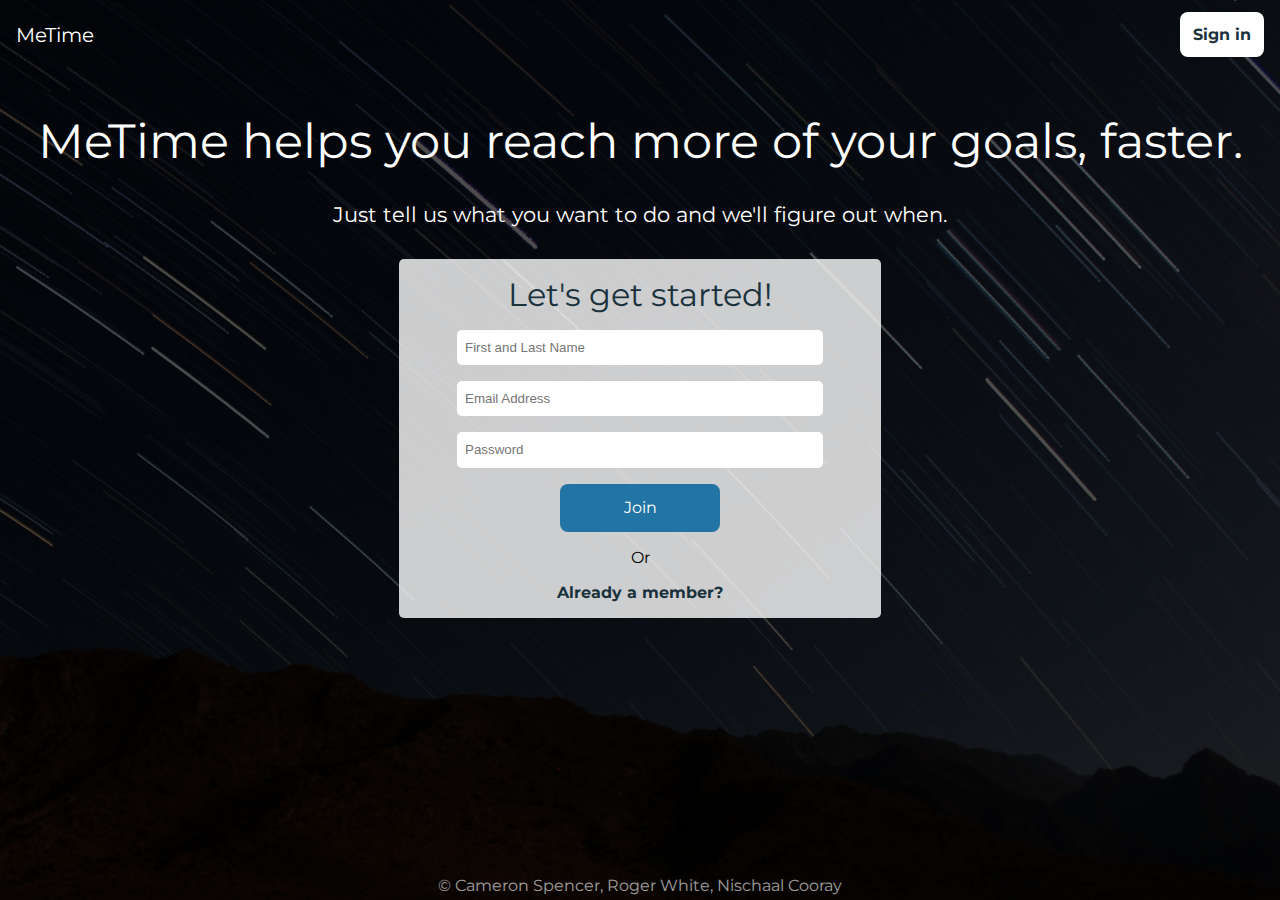
==== index.html @ 069b2ff7 "Improved Google sign in" ====
<!DOCTYPE html>
<html lang="en">
<head>

  <!-- Basic Page Needs -->
    <meta charset="utf-8">
    <title>MeTime</title>
    <meta name="description" content="">
    <meta name="author" content="">
    <meta name="google-signin-client_id" content="593421187274-6oq2kl1u02u4k97lps8vu2tdmpgofpep.apps.googleusercontent.com">

    <!-- Mobile Specific Metas -->
    <meta name="viewport" content="width=device-width, initial-scale=1">

    <!-- FONT -->
    <link href='http://fonts.googleapis.com/css?family=Montserrat:400,700' rel='stylesheet' type='text/css'>
    
    <!-- CSS -->
    <link rel="stylesheet" href="CSS/main.css">
    <link rel="stylesheet" href="CSS/index.css">
    <link rel="stylesheet" href="CSS/fullcalendar.css"/>

    <!-- Favicon
    <link rel="icon" type="image/png" href="images/favicon.png"> -->
    
    <!-- JavaScript -->
    <script src="JS/jquery-2.1.4.min.js"></script>
    <script src="JS/moment.min.js"></script>
    <script src="JS/fullcalendar.js"></script>
    <script src="JS/main.js"></script>
    <script src="https://apis.google.com/js/platform.js?onload=renderButton" async defer></script>
</head>
    
<body>
    <div id="toplayer">
        <div id="top">
            <div id="left">
                <span>MeTime</span>
            </div>
            <div id="right">
                <span><a href="users.html">Sign in</a></span>
            </div>
        </div>

        <div id="welcome">
            <div id="intro">
                <span>MeTime helps you reach more of your goals, faster.</span>
            </div>
            <div id="flavor">
                <span>Just tell us what you want to do and we'll figure out when.</span>
            </div>
        </div>
        
        <div id="signcontainer">
            <div id="signup">
                <form>
                    <span class="join">Let's get started!</span>
                    <p>
                        <input id="wholename" name="wholename" required="required" type="text" placeholder="First and Last Name"/>
                    </p>    
                    <p>
                        <input id="email" name="email" required="required" type="text" placeholder="Email Address"/>
                    </p> 
                    <p>
                        <input id="password" name="password" required="required" type="password" placeholder="Password"/>
                    </p> 
                    <p class="login button">
                        <input type="submit" value="Join"/>
                    </p>
                    <p>Or</p>
                    <div class="google-auth">
                        <div class="g-signin2" data-onsuccess="onSignIn"></div>
                    </div>
                </form>
                <a class="member" href="users.html">Already a member?</a>  
            </div>
        </div>
            
        <div id="foot">
            <span>&copy; Cameron Spencer, Roger White, Nischaal Cooray</span>
        </div>
    </div>
</body>
---- CSS/main.css ----
body {
    font-family: "Montserrat";
    margin: 0
}

div {
    display: block;
}

#topbar {
    background-color: #2274A5;
    height: 2rem;
    padding: 1rem 1rem 0 1rem;
    line-height: 38px;
}

#calendar button {
    margin-left: 1rem;
    margin-right: 1rem;
}

#left {
    float: left;
    color: white;
    font-size: 20px;
}

#right {
    float: right; 
    color: white;
}

#right img {
    padding-left: 2rem;
}

#calendar {
    max-width: inherit;
    margin-top: 1rem;
}

#suggested {
    height: 200px;
    background-color: #FFF;
    text-align: center;
    font-size: 1.8rem;
}

#footer {
    height: 2rem;
    background-color: #2274A5;
    color: #BFC0C0;
    text-align: center;
    padding-top: 1rem;
}
---- CSS/index.css ----
html {
    background: url(../img/photo-1425036458755-dc303a604201.jpg) no-repeat center center fixed;
    -webkit-background-size: cover;
    -moz-background-size: cover;
    -o-background-size: cover;
    background-size: cover;
}

#intro {
    text-align: center;
    font-size: 3rem;
    margin: 4rem 0 2rem 0;
}

#top {
    padding-bottom: 1rem; 
    height: 2rem;
    padding: 1rem 1rem 0 1rem;
    line-height: 38px;
}

#top a {
    border-radius: 8px;
    background-color: white;
    text-decoration: none;
    color: #19323C;
    padding: 0.8rem;
    font-weight: bold;
}

#welcome {
    margin: 2rem;
    color: white;
}

#flavor {
    text-align: center;
    font-size: 1.3rem;
}

#toplayer {
    background-color: rgba(0, 0, 0, 0.7);
    position: absolute;
    top: 0;
    left: 0;
    width: 100%;
    height: 100%;
}

#signup {
    text-align: center;
    z-index: 1
}

#signcontainer {
    background-color: rgba(255, 255, 255, 0.8);
    width: 450px;
    border-radius: 5px;
    margin: 0 auto;
    padding: 1rem;
}

.join {
    font-size: 2rem;
    color: #19323C;
}

input {
    outline: none;
    font-family: 
}

input[type=text], input[type=password] {
    border-radius: 5px;   
    height: 1.2rem;
    width: 350px;
    padding: 0.5rem;
    border-width: 0;
}

input[type=submit] {
    width: 10rem;
    padding: 6px;
    background-color: #2274A5;
    box-shadow: none;
    border-width: 0;
    border-radius: 8px;
    height: 3rem;
    font-size: 1rem;    
    font-family: "Montserrat";
    color: white;
}

.member {
    text-decoration: none;
    color: #19323C;
    font-weight: bold;
}

#foot {
    color: white;
    opacity: 0.6;
    text-align: center;
    width:100%;
	position:absolute;
	bottom:5px;
	left:0;
}

#info {
    text-align: center;
    margin-top: 4rem;
}

.info-link {
    text-decoration: none;
    color: white;
    font-weight: bold;
    font-size: 1.2rem;
}

#signin {
    z-index: 0;
    opacity: 0;
}

.google-auth {
    margin: 0 auto;
    display: block;
}
---- CSS/fullcalendar.css ----
/*!
 * FullCalendar v2.3.2 Stylesheet
 * Docs & License: http://fullcalendar.io/
 * (c) 2015 Adam Shaw
 */


.fc {
	direction: ltr;
	text-align: left;
}

.fc-rtl {
	text-align: right;
}

body .fc { /* extra precedence to overcome jqui */
	font-size: 1em;
}


/* Colors
--------------------------------------------------------------------------------------------------*/

.fc-unthemed th,
.fc-unthemed td,
.fc-unthemed thead,
.fc-unthemed tbody,
.fc-unthemed .fc-divider,
.fc-unthemed .fc-row,
.fc-unthemed .fc-popover {
	border-color: #ddd;
}

.fc-unthemed .fc-popover {
	background-color: #fff;
}

.fc-unthemed .fc-divider,
.fc-unthemed .fc-popover .fc-header {
	background: #eee;
}

.fc-unthemed .fc-popover .fc-header .fc-close {
	color: #666;
}

.fc-unthemed .fc-today {
	background: #fcf8e3;
}

.fc-highlight { /* when user is selecting cells */
	background: #bce8f1;
	opacity: .3;
	filter: alpha(opacity=30); /* for IE */
}

.fc-bgevent { /* default look for background events */
	background: rgb(143, 223, 130);
	opacity: .3;
	filter: alpha(opacity=30); /* for IE */
}

.fc-nonbusiness { /* default look for non-business-hours areas */
	/* will inherit .fc-bgevent's styles */
	background: #d7d7d7;
}


/* Icons (inline elements with styled text that mock arrow icons)
--------------------------------------------------------------------------------------------------*/

.fc-icon {
	display: inline-block;
	width: 1em;
	height: 1em;
	line-height: 1em;
	font-size: 1em;
	text-align: center;
	overflow: hidden;
	font-family: "Courier New", Courier, monospace;

	/* don't allow browser text-selection */
	-webkit-touch-callout: none;
	-webkit-user-select: none;
	-khtml-user-select: none;
	-moz-user-select: none;
	-ms-user-select: none;
	user-select: none;
	}

/*
Acceptable font-family overrides for individual icons:
	"Arial", sans-serif
	"Times New Roman", serif

NOTE: use percentage font sizes or else old IE chokes
*/

.fc-icon:after {
	position: relative;
	margin: 0 -1em; /* ensures character will be centered, regardless of width */
}

.fc-icon-left-single-arrow:after {
	content: "\02039";
	font-weight: bold;
	font-size: 200%;
	top: -7%;
	left: 3%;
}

.fc-icon-right-single-arrow:after {
	content: "\0203A";
	font-weight: bold;
	font-size: 200%;
	top: -7%;
	left: -3%;
}

.fc-icon-left-double-arrow:after {
	content: "\000AB";
	font-size: 160%;
	top: -7%;
}

.fc-icon-right-double-arrow:after {
	content: "\000BB";
	font-size: 160%;
	top: -7%;
}

.fc-icon-left-triangle:after {
	content: "\25C4";
	font-size: 125%;
	top: 3%;
	left: -2%;
}

.fc-icon-right-triangle:after {
	content: "\25BA";
	font-size: 125%;
	top: 3%;
	left: 2%;
}

.fc-icon-down-triangle:after {
	content: "\25BC";
	font-size: 125%;
	top: 2%;
}

.fc-icon-x:after {
	content: "\000D7";
	font-size: 200%;
	top: 6%;
}


/* Buttons (styled <button> tags, normalized to work cross-browser)
--------------------------------------------------------------------------------------------------*/

.fc button {
	/* force height to include the border and padding */
	-moz-box-sizing: border-box;
	-webkit-box-sizing: border-box;
	box-sizing: border-box;

	/* dimensions */
	margin: 0;
	height: 2.1em;
	padding: 0 .6em;

	/* text & cursor */
	font-size: 1em; /* normalize */
	white-space: nowrap;
	cursor: pointer;
}

/* Firefox has an annoying inner border */
.fc button::-moz-focus-inner { margin: 0; padding: 0; }
	
.fc-state-default { /* non-theme */
	border: 1px solid;
}

.fc-state-default.fc-corner-left { /* non-theme */
	border-top-left-radius: 4px;
	border-bottom-left-radius: 4px;
}

.fc-state-default.fc-corner-right { /* non-theme */
	border-top-right-radius: 4px;
	border-bottom-right-radius: 4px;
}

/* icons in buttons */

.fc button .fc-icon { /* non-theme */
	position: relative;
	top: -0.05em; /* seems to be a good adjustment across browsers */
	margin: 0 .2em;
	vertical-align: middle;
}
	
/*
  button states
  borrowed from twitter bootstrap (http://twitter.github.com/bootstrap/)
*/

.fc-state-default {
	background-color: #f5f5f5;
	background-image: -moz-linear-gradient(top, #ffffff, #e6e6e6);
	background-image: -webkit-gradient(linear, 0 0, 0 100%, from(#ffffff), to(#e6e6e6));
	background-image: -webkit-linear-gradient(top, #ffffff, #e6e6e6);
	background-image: -o-linear-gradient(top, #ffffff, #e6e6e6);
	background-image: linear-gradient(to bottom, #ffffff, #e6e6e6);
	background-repeat: repeat-x;
	border-color: #e6e6e6 #e6e6e6 #bfbfbf;
	border-color: rgba(0, 0, 0, 0.1) rgba(0, 0, 0, 0.1) rgba(0, 0, 0, 0.25);
	color: #333;
	text-shadow: 0 1px 1px rgba(255, 255, 255, 0.75);
	box-shadow: inset 0 1px 0 rgba(255, 255, 255, 0.2), 0 1px 2px rgba(0, 0, 0, 0.05);
}

.fc-state-hover,
.fc-state-down,
.fc-state-active,
.fc-state-disabled {
	color: #333333;
	background-color: #e6e6e6;
}

.fc-state-hover {
	color: #333333;
	text-decoration: none;
	background-position: 0 -15px;
	-webkit-transition: background-position 0.1s linear;
	   -moz-transition: background-position 0.1s linear;
	     -o-transition: background-position 0.1s linear;
	        transition: background-position 0.1s linear;
}

.fc-state-down,
.fc-state-active {
	background-color: #cccccc;
	background-image: none;
	box-shadow: inset 0 2px 4px rgba(0, 0, 0, 0.15), 0 1px 2px rgba(0, 0, 0, 0.05);
}

.fc-state-disabled {
	cursor: default;
	background-image: none;
	opacity: 0.65;
	filter: alpha(opacity=65);
	box-shadow: none;
}


/* Buttons Groups
--------------------------------------------------------------------------------------------------*/

.fc-button-group {
	display: inline-block;
}

/*
every button that is not first in a button group should scootch over one pixel and cover the
previous button's border...
*/

.fc .fc-button-group > * { /* extra precedence b/c buttons have margin set to zero */
	float: left;
	margin: 0 0 0 -1px;
}

.fc .fc-button-group > :first-child { /* same */
	margin-left: 0;
}


/* Popover
--------------------------------------------------------------------------------------------------*/

.fc-popover {
	position: absolute;
	box-shadow: 0 2px 6px rgba(0,0,0,.15);
}

.fc-popover .fc-header { /* TODO: be more consistent with fc-head/fc-body */
	padding: 2px 4px;
}

.fc-popover .fc-header .fc-title {
	margin: 0 2px;
}

.fc-popover .fc-header .fc-close {
	cursor: pointer;
}

.fc-ltr .fc-popover .fc-header .fc-title,
.fc-rtl .fc-popover .fc-header .fc-close {
	float: left;
}

.fc-rtl .fc-popover .fc-header .fc-title,
.fc-ltr .fc-popover .fc-header .fc-close {
	float: right;
}

/* unthemed */

.fc-unthemed .fc-popover {
	border-width: 1px;
	border-style: solid;
}

.fc-unthemed .fc-popover .fc-header .fc-close {
	font-size: .9em;
	margin-top: 2px;
}

/* jqui themed */

.fc-popover > .ui-widget-header + .ui-widget-content {
	border-top: 0; /* where they meet, let the header have the border */
}


/* Misc Reusable Components
--------------------------------------------------------------------------------------------------*/

.fc-divider {
	border-style: solid;
	border-width: 1px;
}

hr.fc-divider {
	height: 0;
	margin: 0;
	padding: 0 0 2px; /* height is unreliable across browsers, so use padding */
	border-width: 1px 0;
}

.fc-clear {
	clear: both;
}

.fc-bg,
.fc-bgevent-skeleton,
.fc-highlight-skeleton,
.fc-helper-skeleton {
	/* these element should always cling to top-left/right corners */
	position: absolute;
	top: 0;
	left: 0;
	right: 0;
}

.fc-bg {
	bottom: 0; /* strech bg to bottom edge */
}

.fc-bg table {
	height: 100%; /* strech bg to bottom edge */
}


/* Tables
--------------------------------------------------------------------------------------------------*/

.fc table {
	width: 100%;
	table-layout: fixed;
	border-collapse: collapse;
	border-spacing: 0;
	font-size: 1em; /* normalize cross-browser */
}

.fc th {
	text-align: center;
}

.fc th,
.fc td {
	border-style: solid;
	border-width: 1px;
	padding: 0;
	vertical-align: top;
}

.fc td.fc-today {
	border-style: double; /* overcome neighboring borders */
}


/* Fake Table Rows
--------------------------------------------------------------------------------------------------*/

.fc .fc-row { /* extra precedence to overcome themes w/ .ui-widget-content forcing a 1px border */
	/* no visible border by default. but make available if need be (scrollbar width compensation) */
	border-style: solid;
	border-width: 0;
}

.fc-row table {
	/* don't put left/right border on anything within a fake row.
	   the outer tbody will worry about this */
	border-left: 0 hidden transparent;
	border-right: 0 hidden transparent;

	/* no bottom borders on rows */
	border-bottom: 0 hidden transparent; 
}

.fc-row:first-child table {
	border-top: 0 hidden transparent; /* no top border on first row */
}


/* Day Row (used within the header and the DayGrid)
--------------------------------------------------------------------------------------------------*/

.fc-row {
	position: relative;
}

.fc-row .fc-bg {
	z-index: 1;
}

/* highlighting cells & background event skeleton */

.fc-row .fc-bgevent-skeleton,
.fc-row .fc-highlight-skeleton {
	bottom: 0; /* stretch skeleton to bottom of row */
}

.fc-row .fc-bgevent-skeleton table,
.fc-row .fc-highlight-skeleton table {
	height: 100%; /* stretch skeleton to bottom of row */
}

.fc-row .fc-highlight-skeleton td,
.fc-row .fc-bgevent-skeleton td {
	border-color: transparent;
}

.fc-row .fc-bgevent-skeleton {
	z-index: 2;

}

.fc-row .fc-highlight-skeleton {
	z-index: 3;
}

/*
row content (which contains day/week numbers and events) as well as "helper" (which contains
temporary rendered events).
*/

.fc-row .fc-content-skeleton {
	position: relative;
	z-index: 4;
	padding-bottom: 2px; /* matches the space above the events */
}

.fc-row .fc-helper-skeleton {
	z-index: 5;
}

.fc-row .fc-content-skeleton td,
.fc-row .fc-helper-skeleton td {
	/* see-through to the background below */
	background: none; /* in case <td>s are globally styled */
	border-color: transparent;

	/* don't put a border between events and/or the day number */
	border-bottom: 0;
}

.fc-row .fc-content-skeleton tbody td, /* cells with events inside (so NOT the day number cell) */
.fc-row .fc-helper-skeleton tbody td {
	/* don't put a border between event cells */
	border-top: 0;
}


/* Scrolling Container
--------------------------------------------------------------------------------------------------*/

.fc-scroller { /* this class goes on elements for guaranteed vertical scrollbars */
	overflow-y: scroll;
	overflow-x: hidden;
}

.fc-scroller > * { /* we expect an immediate inner element */
	position: relative; /* re-scope all positions */
	width: 100%; /* hack to force re-sizing this inner element when scrollbars appear/disappear */
	overflow: hidden; /* don't let negative margins or absolute positioning create further scroll */
}


/* Global Event Styles
--------------------------------------------------------------------------------------------------*/

.fc-event {
	position: relative; /* for resize handle and other inner positioning */
	display: block; /* make the <a> tag block */
	font-size: .85em;
	line-height: 1.3;
	border-radius: 3px;
	border: 1px solid #3a87ad; /* default BORDER color */
	background-color: #3a87ad; /* default BACKGROUND color */
	font-weight: normal; /* undo jqui's ui-widget-header bold */
}

/* overpower some of bootstrap's and jqui's styles on <a> tags */
.fc-event,
.fc-event:hover,
.ui-widget .fc-event {
	color: #fff; /* default TEXT color */
	text-decoration: none; /* if <a> has an href */
}

.fc-event[href],
.fc-event.fc-draggable {
	cursor: pointer; /* give events with links and draggable events a hand mouse pointer */
}

.fc-not-allowed, /* causes a "warning" cursor. applied on body */
.fc-not-allowed .fc-event { /* to override an event's custom cursor */
	cursor: not-allowed;
}

.fc-event .fc-bg { /* the generic .fc-bg already does position */
	z-index: 1;
	background: #fff;
	opacity: .25;
	filter: alpha(opacity=25); /* for IE */
}

.fc-event .fc-content {
	position: relative;
	z-index: 2;
}

.fc-event .fc-resizer {
	position: absolute;
	z-index: 3;
}


/* Horizontal Events
--------------------------------------------------------------------------------------------------*/

/* events that are continuing to/from another week. kill rounded corners and butt up against edge */

.fc-ltr .fc-h-event.fc-not-start,
.fc-rtl .fc-h-event.fc-not-end {
	margin-left: 0;
	border-left-width: 0;
	padding-left: 1px; /* replace the border with padding */
	border-top-left-radius: 0;
	border-bottom-left-radius: 0;
}

.fc-ltr .fc-h-event.fc-not-end,
.fc-rtl .fc-h-event.fc-not-start {
	margin-right: 0;
	border-right-width: 0;
	padding-right: 1px; /* replace the border with padding */
	border-top-right-radius: 0;
	border-bottom-right-radius: 0;
}

/* resizer */

.fc-h-event .fc-resizer { /* positioned it to overcome the event's borders */
	top: -1px;
	bottom: -1px;
	left: -1px;
	right: -1px;
	width: 5px;
}

/* left resizer  */
.fc-ltr .fc-h-event .fc-start-resizer,
.fc-ltr .fc-h-event .fc-start-resizer:before,
.fc-ltr .fc-h-event .fc-start-resizer:after,
.fc-rtl .fc-h-event .fc-end-resizer,
.fc-rtl .fc-h-event .fc-end-resizer:before,
.fc-rtl .fc-h-event .fc-end-resizer:after {
	right: auto; /* ignore the right and only use the left */
	cursor: w-resize;
}

/* right resizer */
.fc-ltr .fc-h-event .fc-end-resizer,
.fc-ltr .fc-h-event .fc-end-resizer:before,
.fc-ltr .fc-h-event .fc-end-resizer:after,
.fc-rtl .fc-h-event .fc-start-resizer,
.fc-rtl .fc-h-event .fc-start-resizer:before,
.fc-rtl .fc-h-event .fc-start-resizer:after {
	left: auto; /* ignore the left and only use the right */
	cursor: e-resize;
}


/* DayGrid events
----------------------------------------------------------------------------------------------------
We use the full "fc-day-grid-event" class instead of using descendants because the event won't
be a descendant of the grid when it is being dragged.
*/

.fc-day-grid-event {
	margin: 1px 2px 0; /* spacing between events and edges */
	padding: 0 1px;
}


.fc-day-grid-event .fc-content { /* force events to be one-line tall */
	white-space: nowrap;
	overflow: hidden;
}

.fc-day-grid-event .fc-time {
	font-weight: bold;
}

.fc-day-grid-event .fc-resizer { /* enlarge the default hit area */
	left: -3px;
	right: -3px;
	width: 7px;
}


/* Event Limiting
--------------------------------------------------------------------------------------------------*/

/* "more" link that represents hidden events */

a.fc-more {
	margin: 1px 3px;
	font-size: .85em;
	cursor: pointer;
	text-decoration: none;
}

a.fc-more:hover {
	text-decoration: underline;
}

.fc-limited { /* rows and cells that are hidden because of a "more" link */
	display: none;
}

/* popover that appears when "more" link is clicked */

.fc-day-grid .fc-row {
	z-index: 1; /* make the "more" popover one higher than this */
}

.fc-more-popover {
	z-index: 2;
	width: 220px;
}

.fc-more-popover .fc-event-container {
	padding: 10px;
}

/* Toolbar
--------------------------------------------------------------------------------------------------*/

.fc-toolbar {
	text-align: center;
	margin-bottom: 1em;
}

.fc-toolbar .fc-left {
	float: left;
}

.fc-toolbar .fc-right {
	float: right;
}

.fc-toolbar .fc-center {
	display: inline-block;
}

/* the things within each left/right/center section */
.fc .fc-toolbar > * > * { /* extra precedence to override button border margins */
	float: left;
	margin-left: .75em;
}

/* the first thing within each left/center/right section */
.fc .fc-toolbar > * > :first-child { /* extra precedence to override button border margins */
	margin-left: 0;
}
	
/* title text */

.fc-toolbar h2 {
	margin: 0;
}

/* button layering (for border precedence) */

.fc-toolbar button {
	position: relative;
}

.fc-toolbar .fc-state-hover,
.fc-toolbar .ui-state-hover {
	z-index: 2;
}
	
.fc-toolbar .fc-state-down {
	z-index: 3;
}

.fc-toolbar .fc-state-active,
.fc-toolbar .ui-state-active {
	z-index: 4;
}

.fc-toolbar button:focus {
	z-index: 5;
}


/* View Structure
--------------------------------------------------------------------------------------------------*/

/* undo twitter bootstrap's box-sizing rules. normalizes positioning techniques */
/* don't do this for the toolbar because we'll want bootstrap to style those buttons as some pt */
.fc-view-container *,
.fc-view-container *:before,
.fc-view-container *:after {
	-webkit-box-sizing: content-box;
	   -moz-box-sizing: content-box;
	        box-sizing: content-box;
}

.fc-view, /* scope positioning and z-index's for everything within the view */
.fc-view > table { /* so dragged elements can be above the view's main element */
	position: relative;
	z-index: 1;
}

/* BasicView
--------------------------------------------------------------------------------------------------*/

/* day row structure */

.fc-basicWeek-view .fc-content-skeleton,
.fc-basicDay-view .fc-content-skeleton {
	/* we are sure there are no day numbers in these views, so... */
	padding-top: 1px; /* add a pixel to make sure there are 2px padding above events */
	padding-bottom: 1em; /* ensure a space at bottom of cell for user selecting/clicking */
}

.fc-basic-view .fc-body .fc-row {
	min-height: 4em; /* ensure that all rows are at least this tall */
}

/* a "rigid" row will take up a constant amount of height because content-skeleton is absolute */

.fc-row.fc-rigid {
	overflow: hidden;
}

.fc-row.fc-rigid .fc-content-skeleton {
	position: absolute;
	top: 0;
	left: 0;
	right: 0;
}

/* week and day number styling */

.fc-basic-view .fc-week-number,
.fc-basic-view .fc-day-number {
	padding: 0 2px;
}

.fc-basic-view td.fc-week-number span,
.fc-basic-view td.fc-day-number {
	padding-top: 2px;
	padding-bottom: 2px;
}

.fc-basic-view .fc-week-number {
	text-align: center;
}

.fc-basic-view .fc-week-number span {
	/* work around the way we do column resizing and ensure a minimum width */
	display: inline-block;
	min-width: 1.25em;
}

.fc-ltr .fc-basic-view .fc-day-number {
	text-align: right;
}

.fc-rtl .fc-basic-view .fc-day-number {
	text-align: left;
}

.fc-day-number.fc-other-month {
	opacity: 0.3;
	filter: alpha(opacity=30); /* for IE */
	/* opacity with small font can sometimes look too faded
	   might want to set the 'color' property instead
	   making day-numbers bold also fixes the problem */
}

/* AgendaView all-day area
--------------------------------------------------------------------------------------------------*/

.fc-agenda-view .fc-day-grid {
	position: relative;
	z-index: 2; /* so the "more.." popover will be over the time grid */
}

.fc-agenda-view .fc-day-grid .fc-row {
	min-height: 3em; /* all-day section will never get shorter than this */
}

.fc-agenda-view .fc-day-grid .fc-row .fc-content-skeleton {
	padding-top: 1px; /* add a pixel to make sure there are 2px padding above events */
	padding-bottom: 1em; /* give space underneath events for clicking/selecting days */
}


/* TimeGrid axis running down the side (for both the all-day area and the slot area)
--------------------------------------------------------------------------------------------------*/

.fc .fc-axis { /* .fc to overcome default cell styles */
	vertical-align: middle;
	padding: 0 4px;
	white-space: nowrap;
}

.fc-ltr .fc-axis {
	text-align: right;
}

.fc-rtl .fc-axis {
	text-align: left;
}

.ui-widget td.fc-axis {
	font-weight: normal; /* overcome jqui theme making it bold */
}


/* TimeGrid Structure
--------------------------------------------------------------------------------------------------*/

.fc-time-grid-container, /* so scroll container's z-index is below all-day */
.fc-time-grid { /* so slats/bg/content/etc positions get scoped within here */
	position: relative;
	z-index: 1;
}

.fc-time-grid {
	min-height: 100%; /* so if height setting is 'auto', .fc-bg stretches to fill height */
}

.fc-time-grid table { /* don't put outer borders on slats/bg/content/etc */
	border: 0 hidden transparent;
}

.fc-time-grid > .fc-bg {
	z-index: 1;
}

.fc-time-grid .fc-slats,
.fc-time-grid > hr { /* the <hr> AgendaView injects when grid is shorter than scroller */
	position: relative;
	z-index: 2;
}

.fc-time-grid .fc-bgevent-skeleton,
.fc-time-grid .fc-content-skeleton {
	position: absolute;
	top: 0;
	left: 0;
	right: 0;
}

.fc-time-grid .fc-bgevent-skeleton {
	z-index: 3;
}

.fc-time-grid .fc-highlight-skeleton {
	z-index: 4;
}

.fc-time-grid .fc-content-skeleton {
	z-index: 5;
}

.fc-time-grid .fc-helper-skeleton {
	z-index: 6;
}


/* TimeGrid Slats (lines that run horizontally)
--------------------------------------------------------------------------------------------------*/

.fc-time-grid .fc-slats td {
	height: 1.5em;
	border-bottom: 0; /* each cell is responsible for its top border */
}

.fc-time-grid .fc-slats .fc-minor td {
	border-top-style: dotted;
}

.fc-time-grid .fc-slats .ui-widget-content { /* for jqui theme */
	background: none; /* see through to fc-bg */
}


/* TimeGrid Highlighting Slots
--------------------------------------------------------------------------------------------------*/

.fc-time-grid .fc-highlight-container { /* a div within a cell within the fc-highlight-skeleton */
	position: relative; /* scopes the left/right of the fc-highlight to be in the column */
}

.fc-time-grid .fc-highlight {
	position: absolute;
	left: 0;
	right: 0;
	/* top and bottom will be in by JS */
}


/* TimeGrid Event Containment
--------------------------------------------------------------------------------------------------*/

.fc-time-grid .fc-event-container, /* a div within a cell within the fc-content-skeleton */
.fc-time-grid .fc-bgevent-container { /* a div within a cell within the fc-bgevent-skeleton */
	position: relative;
}

.fc-ltr .fc-time-grid .fc-event-container { /* space on the sides of events for LTR (default) */
	margin: 0 2.5% 0 2px;
}

.fc-rtl .fc-time-grid .fc-event-container { /* space on the sides of events for RTL */
	margin: 0 2px 0 2.5%;
}

.fc-time-grid .fc-event,
.fc-time-grid .fc-bgevent {
	position: absolute;
	z-index: 1; /* scope inner z-index's */
}

.fc-time-grid .fc-bgevent {
	/* background events always span full width */
	left: 0;
	right: 0;
}


/* Generic Vertical Event
--------------------------------------------------------------------------------------------------*/

.fc-v-event.fc-not-start { /* events that are continuing from another day */
	/* replace space made by the top border with padding */
	border-top-width: 0;
	padding-top: 1px;

	/* remove top rounded corners */
	border-top-left-radius: 0;
	border-top-right-radius: 0;
}

.fc-v-event.fc-not-end {
	/* replace space made by the top border with padding */
	border-bottom-width: 0;
	padding-bottom: 1px;

	/* remove bottom rounded corners */
	border-bottom-left-radius: 0;
	border-bottom-right-radius: 0;
}


/* TimeGrid Event Styling
----------------------------------------------------------------------------------------------------
We use the full "fc-time-grid-event" class instead of using descendants because the event won't
be a descendant of the grid when it is being dragged.
*/

.fc-time-grid-event {
	overflow: hidden; /* don't let the bg flow over rounded corners */
}

.fc-time-grid-event .fc-time,
.fc-time-grid-event .fc-title {
	padding: 0 1px;
}

.fc-time-grid-event .fc-time {
	font-size: .85em;
	white-space: nowrap;
}

/* short mode, where time and title are on the same line */

.fc-time-grid-event.fc-short .fc-content {
	/* don't wrap to second line (now that contents will be inline) */
	white-space: nowrap;
}

.fc-time-grid-event.fc-short .fc-time,
.fc-time-grid-event.fc-short .fc-title {
	/* put the time and title on the same line */
	display: inline-block;
	vertical-align: top;
}

.fc-time-grid-event.fc-short .fc-time span {
	display: none; /* don't display the full time text... */
}

.fc-time-grid-event.fc-short .fc-time:before {
	content: attr(data-start); /* ...instead, display only the start time */
}

.fc-time-grid-event.fc-short .fc-time:after {
	content: "\000A0-\000A0"; /* seperate with a dash, wrapped in nbsp's */
}

.fc-time-grid-event.fc-short .fc-title {
	font-size: .85em; /* make the title text the same size as the time */
	padding: 0; /* undo padding from above */
}

/* resizer */

.fc-time-grid-event .fc-resizer {
	left: 0;
	right: 0;
	bottom: 0;
	height: 8px;
	overflow: hidden;
	line-height: 8px;
	font-size: 11px;
	font-family: monospace;
	text-align: center;
	cursor: s-resize;
}

.fc-time-grid-event .fc-resizer:after {
	content: "=";
}
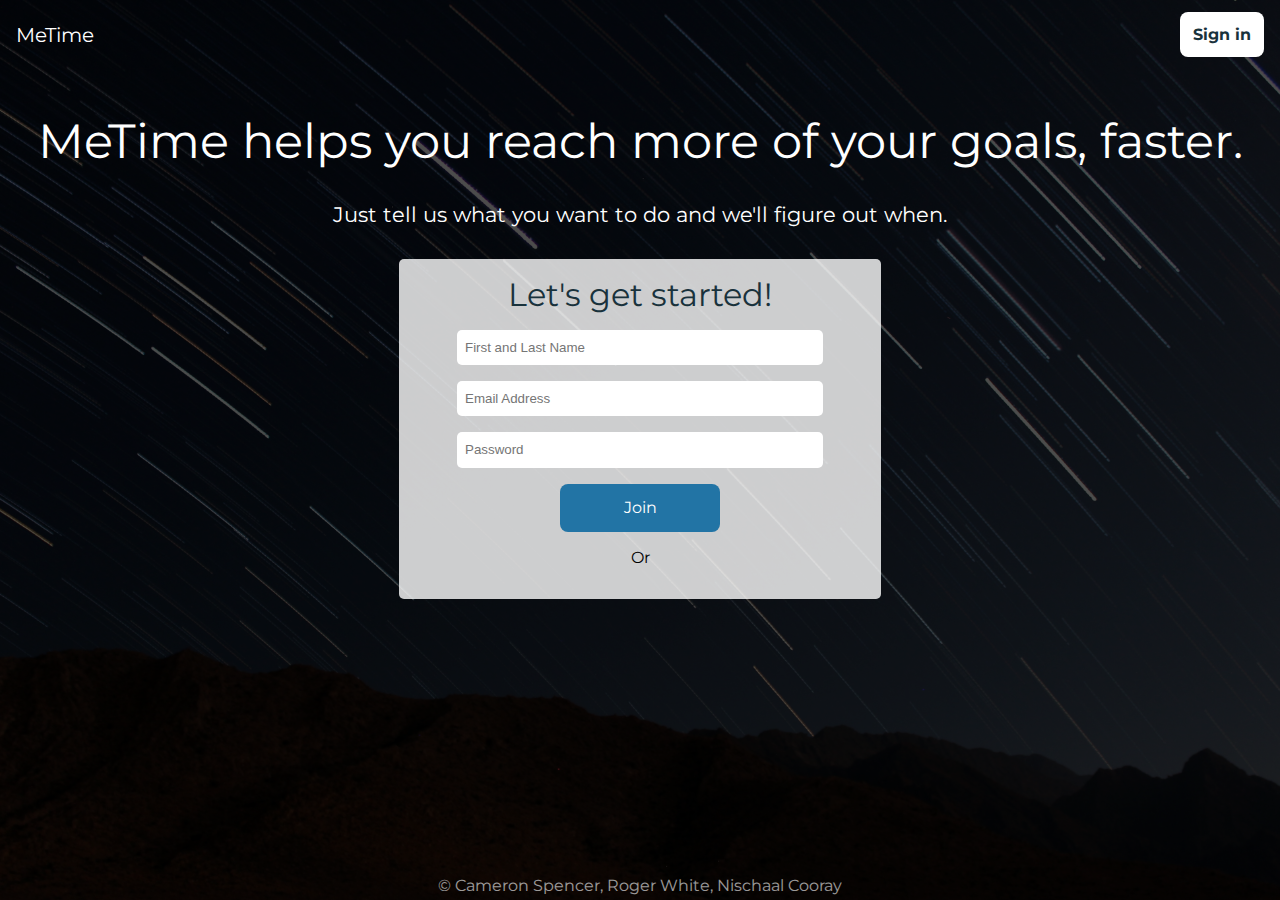
==== commit 1ddbe32f: "CSS fixes" ====
--- a/index.html
+++ b/index.html
@@ -69,10 +69,9 @@
                     </p>
                     <p>Or</p>
                     <div class="google-auth">
-                        <div class="g-signin2" data-onsuccess="onSignIn"></div>
+                        <div class="g-signin2" data-onsuccess="onSuccess"></div>
                     </div>
-                </form>
-                <a class="member" href="users.html">Already a member?</a>  
+                </form> 
             </div>
         </div>
             
--- a/CSS/index.css
+++ b/CSS/index.css
@@ -125,6 +125,6 @@
 }
 
 .google-auth {
-    margin: 0 auto;
+    margin-left: 50%;
     display: block;
 }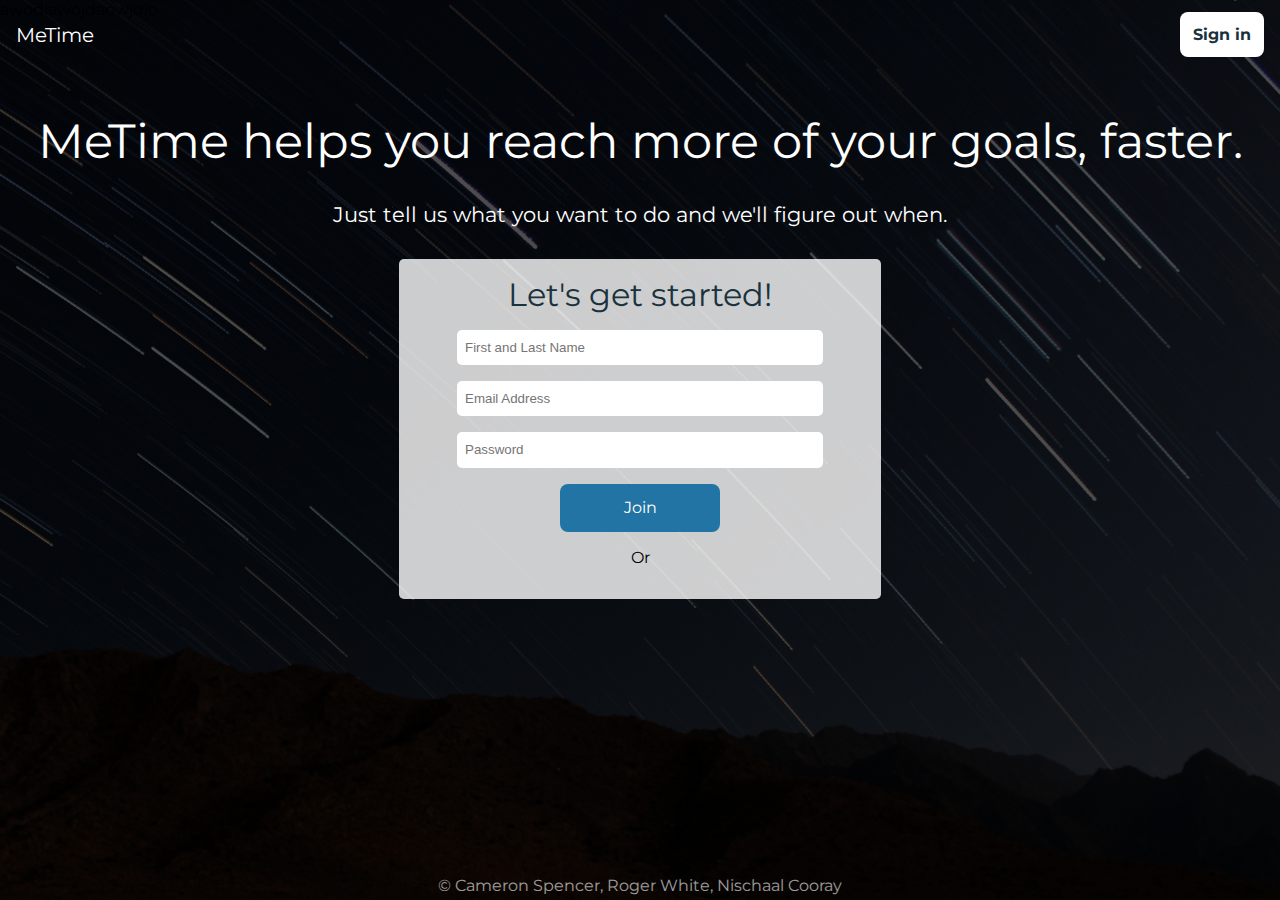
==== commit 2a8d2134: "Update" ====
--- a/index.html
+++ b/index.html
@@ -32,6 +32,7 @@
 </head>
     
 <body>
+awodiawojdaowjdio
     <div id="toplayer">
         <div id="top">
             <div id="left">
@@ -68,9 +69,9 @@
                         <input type="submit" value="Join"/>
                     </p>
                     <p>Or</p>
-                    <div class="google-auth">
+                    <span>
                         <div class="g-signin2" data-onsuccess="onSuccess"></div>
-                    </div>
+                    </span>
                 </form> 
             </div>
         </div>
@@ -79,4 +80,4 @@
             <span>&copy; Cameron Spencer, Roger White, Nischaal Cooray</span>
         </div>
     </div>
-</body>+</body>
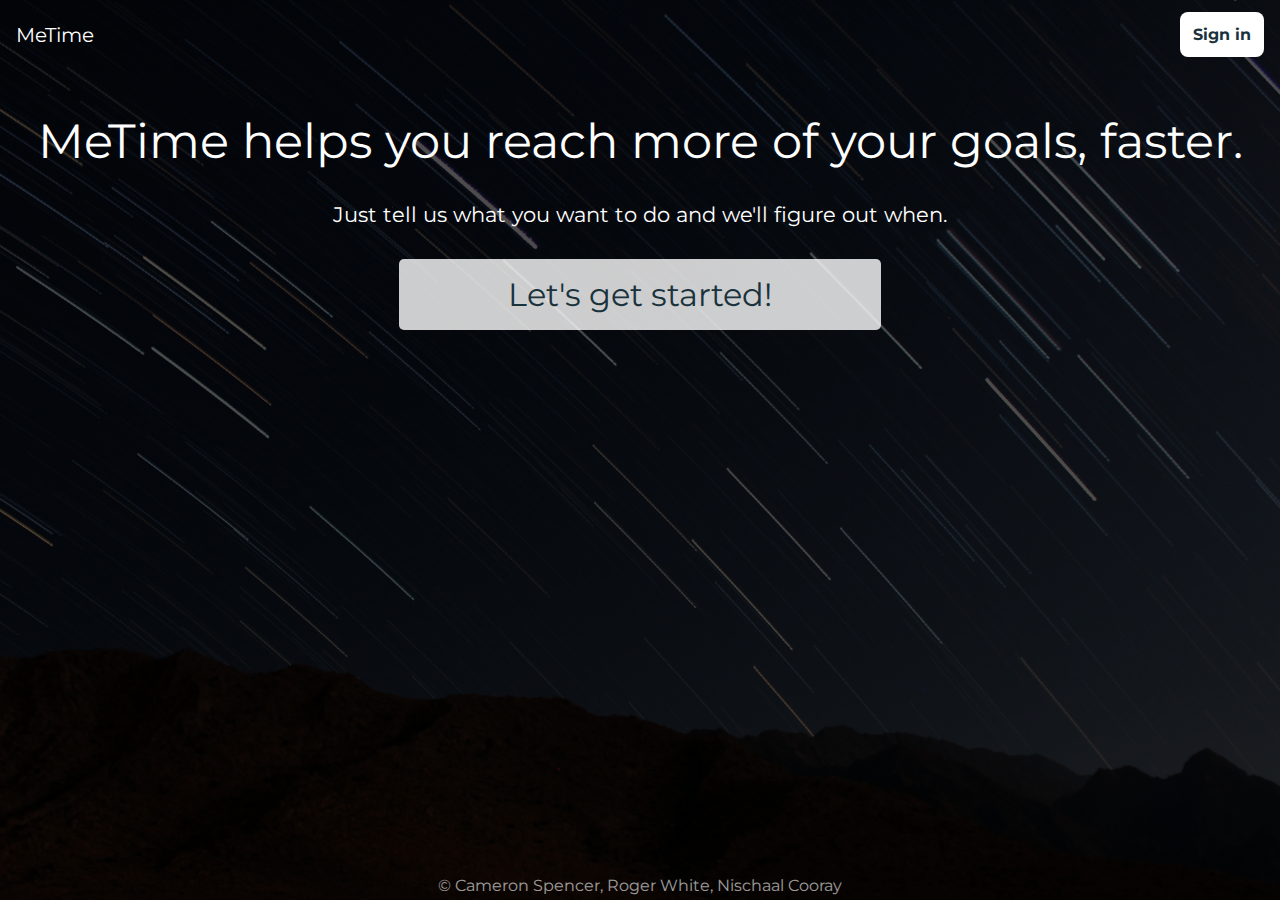
==== commit c1e4d145: "More changes to index" ====
--- a/index.html
+++ b/index.html
@@ -18,21 +18,17 @@
     <!-- CSS -->
     <link rel="stylesheet" href="CSS/main.css">
     <link rel="stylesheet" href="CSS/index.css">
-    <link rel="stylesheet" href="CSS/fullcalendar.css"/>
 
     <!-- Favicon
     <link rel="icon" type="image/png" href="images/favicon.png"> -->
     
     <!-- JavaScript -->
     <script src="JS/jquery-2.1.4.min.js"></script>
-    <script src="JS/moment.min.js"></script>
-    <script src="JS/fullcalendar.js"></script>
     <script src="JS/main.js"></script>
     <script src="https://apis.google.com/js/platform.js?onload=renderButton" async defer></script>
 </head>
     
 <body>
-awodiawojdaowjdio
     <div id="toplayer">
         <div id="top">
             <div id="left">
@@ -56,22 +52,7 @@
             <div id="signup">
                 <form>
                     <span class="join">Let's get started!</span>
-                    <p>
-                        <input id="wholename" name="wholename" required="required" type="text" placeholder="First and Last Name"/>
-                    </p>    
-                    <p>
-                        <input id="email" name="email" required="required" type="text" placeholder="Email Address"/>
-                    </p> 
-                    <p>
-                        <input id="password" name="password" required="required" type="password" placeholder="Password"/>
-                    </p> 
-                    <p class="login button">
-                        <input type="submit" value="Join"/>
-                    </p>
-                    <p>Or</p>
-                    <span>
-                        <div class="g-signin2" data-onsuccess="onSuccess"></div>
-                    </span>
+                        <div class="g-signin2 login button" data-onsuccess="onSuccess"></div>
                 </form> 
             </div>
         </div>
@@ -80,4 +61,4 @@
             <span>&copy; Cameron Spencer, Roger White, Nischaal Cooray</span>
         </div>
     </div>
-</body>
+</body>--- a/CSS/main.css
+++ b/CSS/main.css
@@ -10,8 +10,8 @@
 #topbar {
     background-color: #2274A5;
     height: 2rem;
-    padding: 1rem 1rem 0 1rem;
-    line-height: 38px;
+    padding: 1.4rem 1rem 0.6rem 1rem;
+    top: 0;
 }
 
 #calendar button {
@@ -27,7 +27,6 @@
 
 #right {
     float: right; 
-    color: white;
 }
 
 #right img {
@@ -39,17 +38,111 @@
     margin-top: 1rem;
 }
 
-#suggested {
-    height: 200px;
-    background-color: #FFF;
+#footer {
+    height: 2rem;
+    background-color: #2274A5;
+    color: white;
     text-align: center;
+    padding-top: 1rem;
+    width: 100%;
+}
+
+.link {
+    border-radius: 8px;
+    background-color: white;
+    text-decoration: none;
+    color: #2274a5;
+    padding: 0.6rem;
+    font-weight: bold;
+}
+
+#dayinfo {
+    height: 450px;   
+}
+
+#title {
+    text-align: center;
+}
+
+#weather {
+    height: 300px;
+    width: 300px;
+    background-color: #2274a5;
+    border-radius: 10px;
+    margin: 2rem;
+    text-align: center;
+    padding: 0.5rem;
+    color: white;
+}
+
+#weather .title {
     font-size: 1.8rem;
 }
 
-#footer {
-    height: 2rem;
-    background-color: #2274A5;
-    color: #BFC0C0;
-    text-align: center;
-    padding-top: 1rem;
+#weather .temp {
+    font-size: 1.2rem;   
+}
+
+#weather .desc {
+    font-size: 1.2rem;   
+}
+
+.modal {
+    background-color: #2274a5;
+    height: auto;
+    width: 600px;
+    display: none;
+}
+
+/* Spinner CSS */
+
+.spinner {
+    margin: 200px auto;
+    width: 200px;
+    height: 200px;
+    position: relative;
+    text-align: center
+}
+
+.cube1, .cube2 {
+    background-color: #2274a5;
+    width: 15px;
+    height: 15px;
+    position: absolute;
+    top: 30%;
+    left: 30%;
+
+    -webkit-animation: sk-cubemove 1.8s infinite ease-in-out;
+    animation: sk-cubemove 1.8s infinite ease-in-out;
+}
+
+.cube2 {
+    -webkit-animation-delay: -0.9s;
+    animation-delay: -0.9s;
+}
+
+@-webkit-keyframes sk-cubemove {
+    25% { -webkit-transform: translateX(42px) rotate(-90deg) scale(0.5) }
+    50% { -webkit-transform: translateX(42px) translateY(42px) rotate(-180deg) }
+    75% { -webkit-transform: translateX(0px) translateY(42px) rotate(-270deg) scale(0.5) }
+    100% { -webkit-transform: rotate(-360deg) }
+}
+
+@keyframes sk-cubemove {
+    25% { 
+    transform: translateX(42px) rotate(-90deg) scale(0.5);
+    -webkit-transform: translateX(42px) rotate(-90deg) scale(0.5);
+    } 50% { 
+    transform: translateX(42px) translateY(42px) rotate(-179deg);
+    -webkit-transform: translateX(42px) translateY(42px) rotate(-179deg);
+    } 50.1% { 
+    transform: translateX(42px) translateY(42px) rotate(-180deg);
+    -webkit-transform: translateX(42px) translateY(42px) rotate(-180deg);
+    } 75% { 
+    transform: translateX(0px) translateY(42px) rotate(-270deg) scale(0.5);
+    -webkit-transform: translateX(0px) translateY(42px) rotate(-270deg) scale(0.5);
+    } 100% { 
+    transform: rotate(-360deg);
+    -webkit-transform: rotate(-360deg);
+    }
 }--- a/CSS/index.css
+++ b/CSS/index.css
@@ -70,16 +70,8 @@
     font-family: 
 }
 
-input[type=text], input[type=password] {
-    border-radius: 5px;   
-    height: 1.2rem;
-    width: 350px;
-    padding: 0.5rem;
-    border-width: 0;
-}
-
 input[type=submit] {
-    width: 10rem;
+    width: 12rem;
     padding: 6px;
     background-color: #2274A5;
     box-shadow: none;
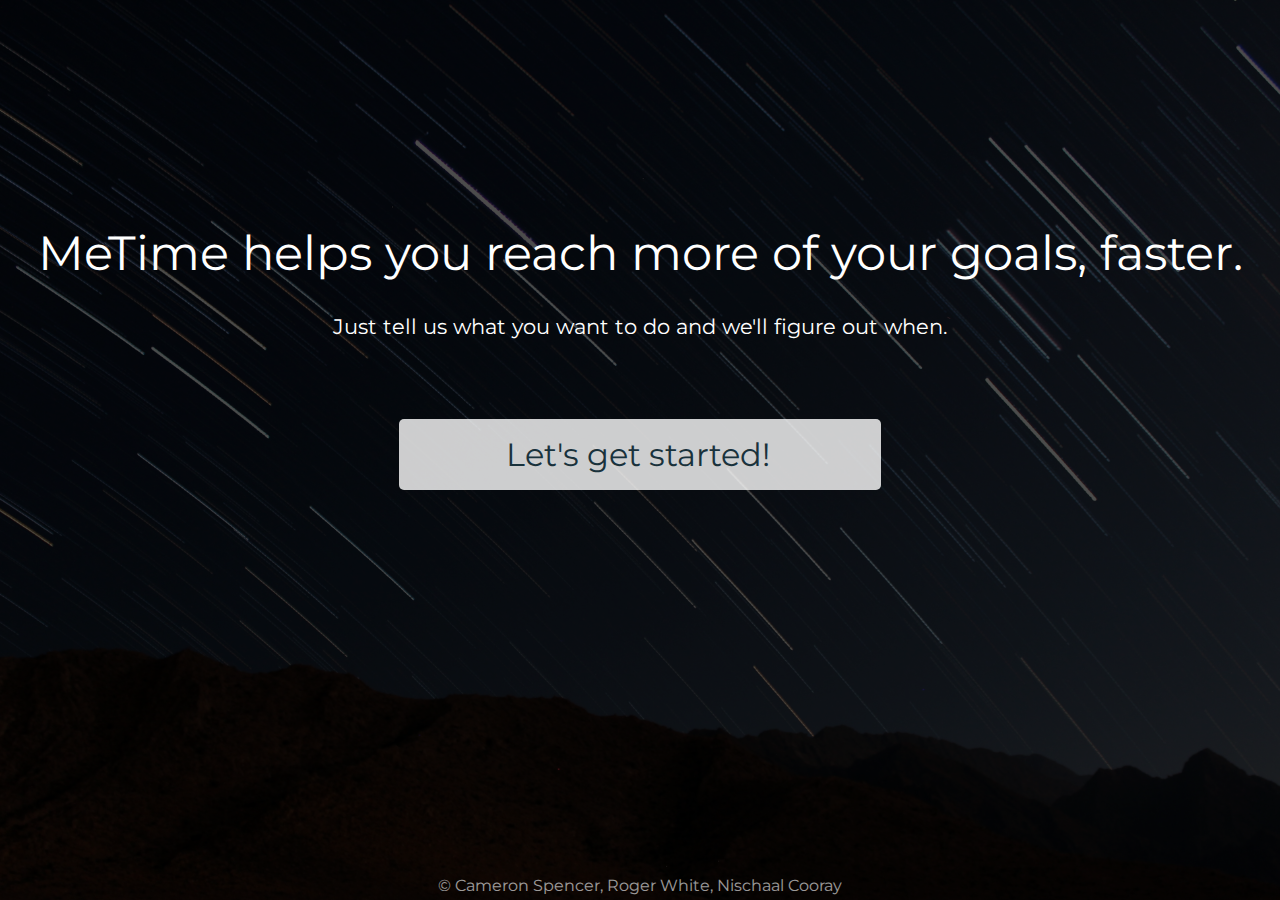
==== commit 9b0612a8: "FINALLY FIXED GOOGLE" ====
--- a/index.html
+++ b/index.html
@@ -30,30 +30,23 @@
     
 <body>
     <div id="toplayer">
-        <div id="top">
-            <div id="left">
-                <span>MeTime</span>
+        <div id="main-content">
+            <div id="welcome">
+                <div id="intro">
+                    <span>MeTime helps you reach more of your goals, faster.</span>
+                </div>
+                <div id="flavor">
+                    <span>Just tell us what you want to do and we'll figure out when.</span>
+                </div>
             </div>
-            <div id="right">
-                <span><a href="users.html">Sign in</a></span>
-            </div>
-        </div>
 
-        <div id="welcome">
-            <div id="intro">
-                <span>MeTime helps you reach more of your goals, faster.</span>
-            </div>
-            <div id="flavor">
-                <span>Just tell us what you want to do and we'll figure out when.</span>
-            </div>
-        </div>
-        
-        <div id="signcontainer">
-            <div id="signup">
-                <form>
+            <div id="signcontainer">
+                <div id="signup">
                     <span class="join">Let's get started!</span>
-                        <div class="g-signin2 login button" data-onsuccess="onSuccess"></div>
-                </form> 
+                        <div id="wrapper">
+                            <div id="googleIn" class="g-signin2" data-onsuccess="onSuccess"></div>
+                        </div>
+                </div>
             </div>
         </div>
             
--- a/CSS/index.css
+++ b/CSS/index.css
@@ -28,9 +28,15 @@
     font-weight: bold;
 }
 
+#main-content {
+    position: relative;
+    top: 10rem;
+}
+
 #welcome {
     margin: 2rem;
     color: white;
+    margin-bottom: 5rem;
 }
 
 #flavor {
@@ -65,22 +71,14 @@
     color: #19323C;
 }
 
-input {
-    outline: none;
-    font-family: 
+#googleIn {
+    text-align: center;
+    margin-top: 1rem;
 }
 
-input[type=submit] {
-    width: 12rem;
-    padding: 6px;
-    background-color: #2274A5;
-    box-shadow: none;
-    border-width: 0;
-    border-radius: 8px;
-    height: 3rem;
-    font-size: 1rem;    
-    font-family: "Montserrat";
-    color: white;
+#wrapper {
+    margin: 0 auto;
+    display: inline-block;
 }
 
 .member {
@@ -111,11 +109,6 @@
     font-size: 1.2rem;
 }
 
-#signin {
-    z-index: 0;
-    opacity: 0;
-}
-
 .google-auth {
     margin-left: 50%;
     display: block;
